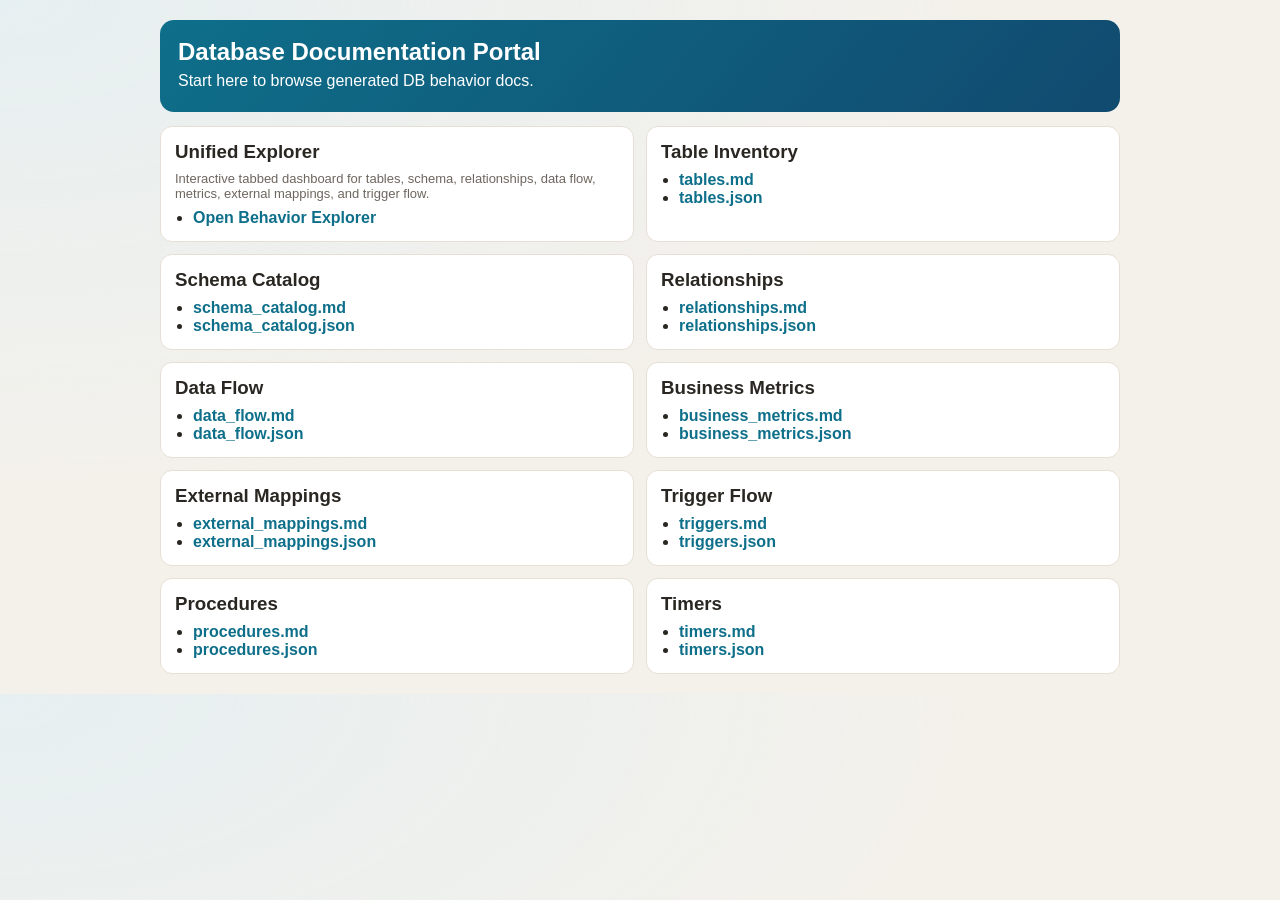
==== docs/index.html @ d30b3334 "document all procedures" ====
<!doctype html>
<html lang="en">
<head>
  <meta charset="utf-8">
  <meta name="viewport" content="width=device-width, initial-scale=1">
  <title>DB Docs Portal</title>
  <style>
    :root {
      --bg: #f4f1eb;
      --card: #ffffff;
      --ink: #2a2722;
      --muted: #6d665e;
      --line: #e7dfd4;
      --accent: #0e6f8a;
    }
    * { box-sizing: border-box; }
    body {
      margin: 0;
      font-family: "Segoe UI", Tahoma, sans-serif;
      color: var(--ink);
      background: radial-gradient(1000px 500px at 0% 0%, #d9edf780, transparent), var(--bg);
    }
    .wrap { max-width: 1000px; margin: 0 auto; padding: 20px; }
    .hero {
      background: linear-gradient(130deg, #0e6f8a, #114a6f);
      color: #fff;
      border-radius: 14px;
      padding: 18px;
    }
    h1 { margin: 0 0 6px; }
    p { margin: 4px 0; }
    .grid {
      margin-top: 14px;
      display: grid;
      grid-template-columns: repeat(2, minmax(0, 1fr));
      gap: 12px;
    }
    .card {
      background: var(--card);
      border: 1px solid var(--line);
      border-radius: 12px;
      padding: 14px;
    }
    .card h3 { margin: 0 0 8px; }
    a {
      color: var(--accent);
      text-decoration: none;
      font-weight: 600;
    }
    a:hover { text-decoration: underline; }
    .muted { color: var(--muted); font-size: 13px; }
    ul { margin: 8px 0 0; padding-left: 18px; }
    @media (max-width: 900px) {
      .grid { grid-template-columns: 1fr; }
    }
  </style>
</head>
<body>
  <div class="wrap">
    <section class="hero">
      <h1>Database Documentation Portal</h1>
      <p>Start here to browse generated DB behavior docs.</p>
    </section>

    <section class="grid">
      <article class="card">
        <h3>Unified Explorer</h3>
        <p class="muted">Interactive tabbed dashboard for tables, schema, relationships, data flow, metrics, external mappings, and trigger flow.</p>
        <ul>
          <li><a href="tables_dashboard.html">Open Behavior Explorer</a></li>
        </ul>
      </article>

      <article class="card">
        <h3>Table Inventory</h3>
        <ul>
          <li><a href="tables.md">tables.md</a></li>
          <li><a href="tables.json">tables.json</a></li>
        </ul>
      </article>

      <article class="card">
        <h3>Schema Catalog</h3>
        <ul>
          <li><a href="schema_catalog.md">schema_catalog.md</a></li>
          <li><a href="schema_catalog.json">schema_catalog.json</a></li>
        </ul>
      </article>

      <article class="card">
        <h3>Relationships</h3>
        <ul>
          <li><a href="relationships.md">relationships.md</a></li>
          <li><a href="relationships.json">relationships.json</a></li>
        </ul>
      </article>

      <article class="card">
        <h3>Data Flow</h3>
        <ul>
          <li><a href="data_flow.md">data_flow.md</a></li>
          <li><a href="data_flow.json">data_flow.json</a></li>
        </ul>
      </article>

      <article class="card">
        <h3>Business Metrics</h3>
        <ul>
          <li><a href="business_metrics.md">business_metrics.md</a></li>
          <li><a href="business_metrics.json">business_metrics.json</a></li>
        </ul>
      </article>

      <article class="card">
        <h3>External Mappings</h3>
        <ul>
          <li><a href="external_mappings.md">external_mappings.md</a></li>
          <li><a href="external_mappings.json">external_mappings.json</a></li>
        </ul>
      </article>

      <article class="card">
        <h3>Trigger Flow</h3>
        <ul>
          <li><a href="triggers.md">triggers.md</a></li>
          <li><a href="triggers.json">triggers.json</a></li>
        </ul>
      </article>

      <article class="card">
        <h3>Procedures</h3>
        <ul>
          <li><a href="procedures.md">procedures.md</a></li>
          <li><a href="procedures.json">procedures.json</a></li>
        </ul>
      </article>

      <article class="card">
        <h3>Timers</h3>
        <ul>
          <li><a href="timers.md">timers.md</a></li>
          <li><a href="timers.json">timers.json</a></li>
        </ul>
      </article>
    </section>
  </div>
</body>
</html>
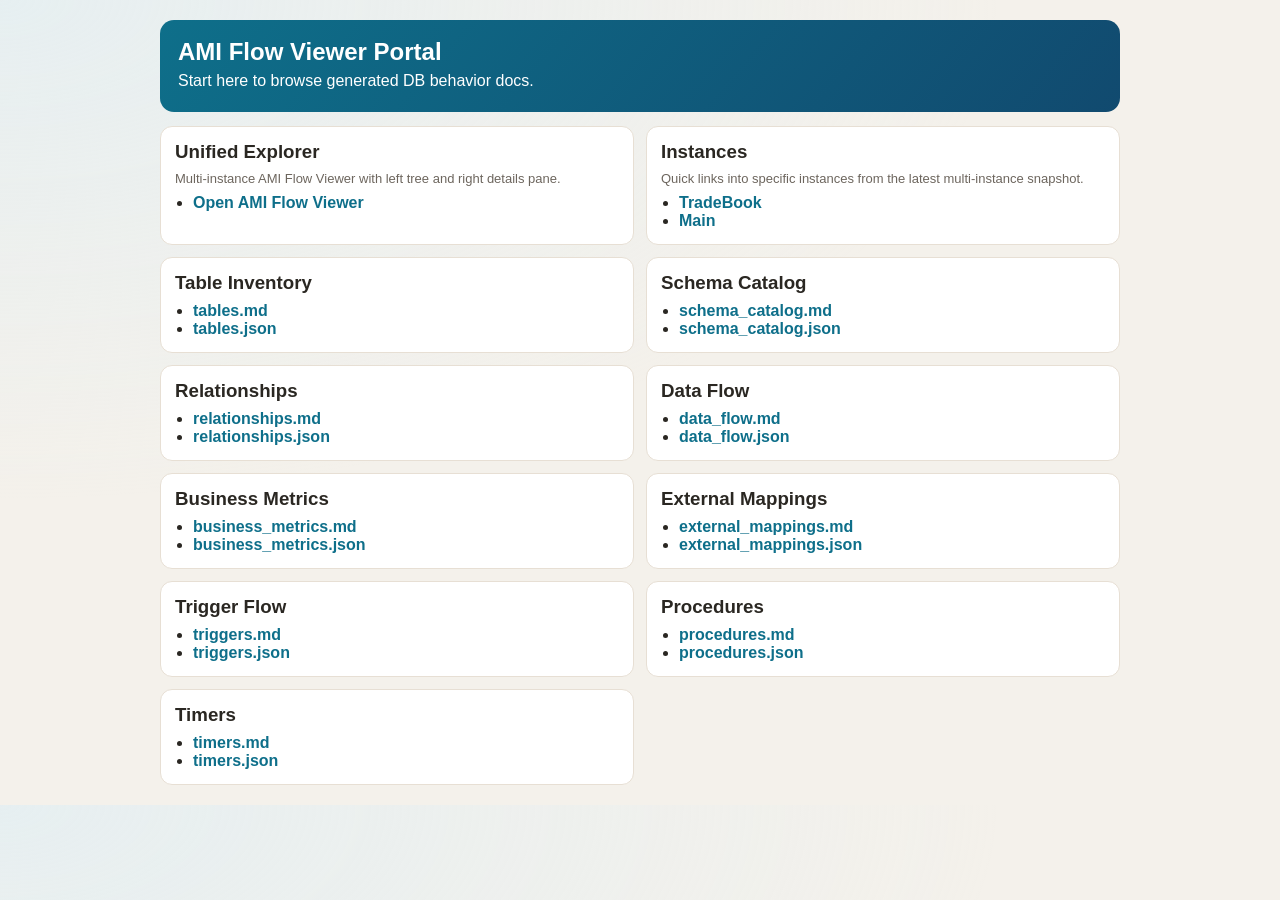
==== commit a7b5cfa0: "live uewer" ====
--- a/docs/index.html
+++ b/docs/index.html
@@ -3,7 +3,7 @@
 <head>
   <meta charset="utf-8">
   <meta name="viewport" content="width=device-width, initial-scale=1">
-  <title>DB Docs Portal</title>
+  <title>AMI Flow Viewer Portal</title>
   <style>
     :root {
       --bg: #f4f1eb;
@@ -58,16 +58,24 @@
 <body>
   <div class="wrap">
     <section class="hero">
-      <h1>Database Documentation Portal</h1>
+      <h1>AMI Flow Viewer Portal</h1>
       <p>Start here to browse generated DB behavior docs.</p>
     </section>
 
     <section class="grid">
       <article class="card">
         <h3>Unified Explorer</h3>
-        <p class="muted">Interactive tabbed dashboard for tables, schema, relationships, data flow, metrics, external mappings, and trigger flow.</p>
+        <p class="muted">Multi-instance AMI Flow Viewer with left tree and right details pane.</p>
         <ul>
-          <li><a href="tables_dashboard.html">Open Behavior Explorer</a></li>
+          <li><a href="ami_flow_viewer.html">Open AMI Flow Viewer</a></li>
+        </ul>
+      </article>
+
+      <article class="card">
+        <h3>Instances</h3>
+        <p class="muted">Quick links into specific instances from the latest multi-instance snapshot.</p>
+        <ul id="instanceLinks">
+          <li class="muted">Run multi-instance generation to populate this list.</li>
         </ul>
       </article>
 
@@ -144,5 +152,25 @@
       </article>
     </section>
   </div>
+  <script>
+    (async () => {
+      const list = document.getElementById('instanceLinks');
+      if (!list) return;
+      try {
+        const res = await fetch('ami_flow_viewer.json', { cache: 'no-store' });
+        if (!res.ok) return;
+        const payload = await res.json();
+        const instances = Array.isArray(payload.instances) ? payload.instances : [];
+        if (!instances.length) return;
+        list.innerHTML = instances.map((inst) => {
+          const name = String(inst.name || 'instance');
+          const href = 'ami_flow_viewer.html?instance=' + encodeURIComponent(name);
+          return '<li><a href="' + href + '">' + name + '</a></li>';
+        }).join('');
+      } catch (_) {
+        // Keep default text when snapshot file is unavailable.
+      }
+    })();
+  </script>
 </body>
 </html>
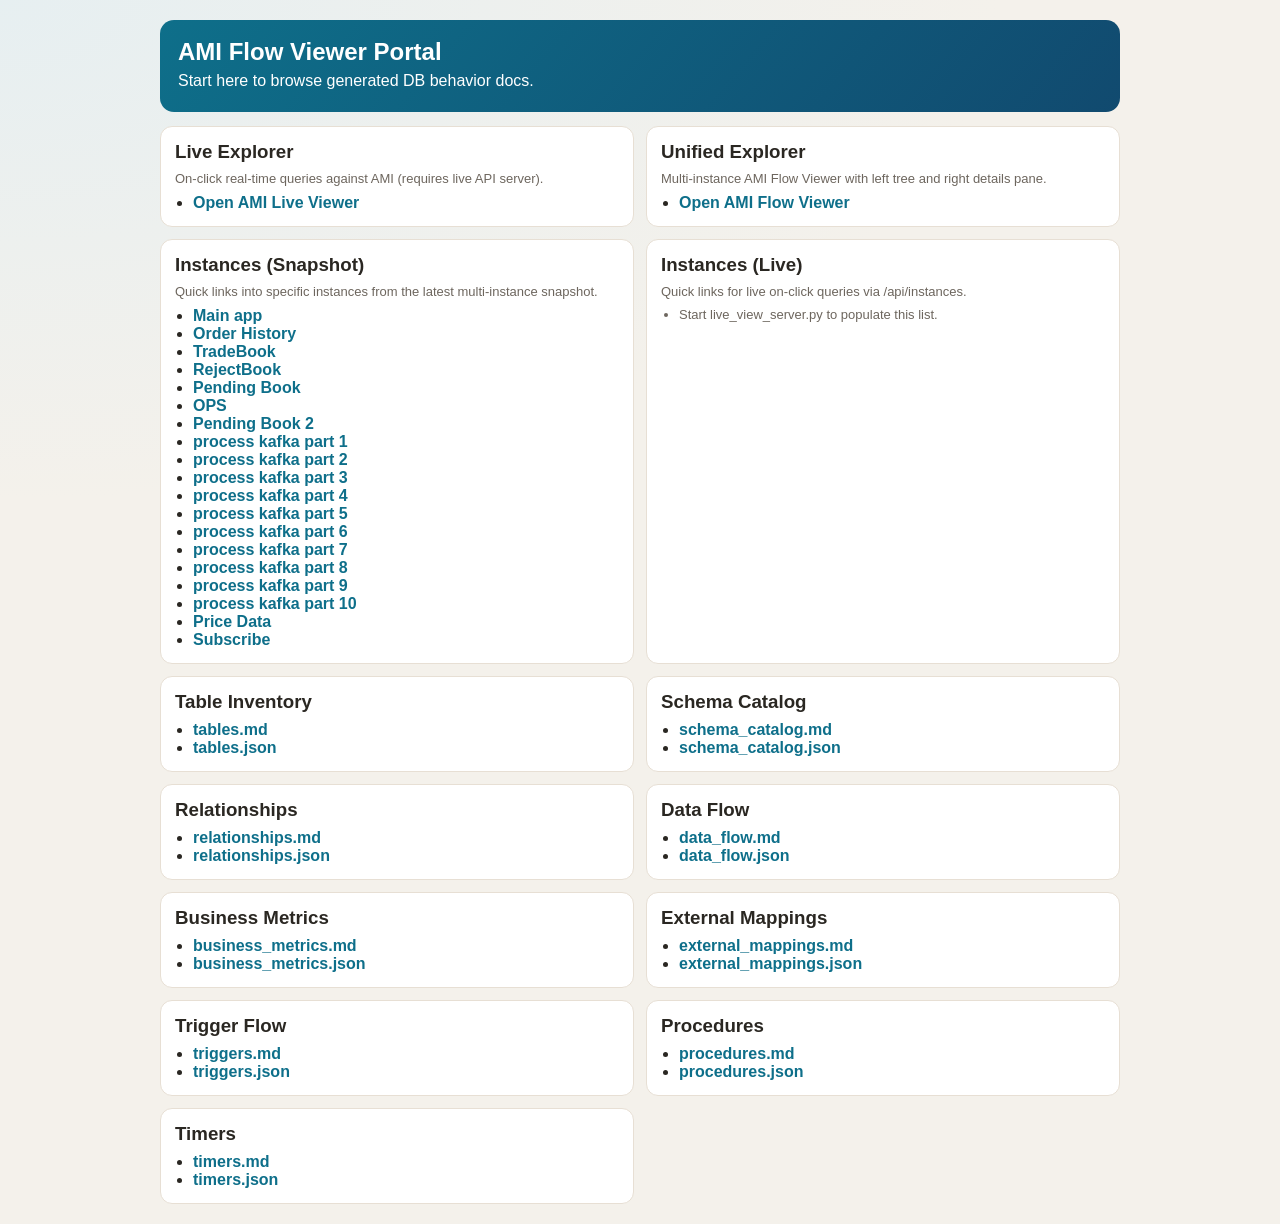
==== commit 4569fac3: "added actionable hyperlinks" ====
--- a/docs/index.html
+++ b/docs/index.html
@@ -64,6 +64,14 @@
 
     <section class="grid">
       <article class="card">
+        <h3>Live Explorer</h3>
+        <p class="muted">On-click real-time queries against AMI (requires live API server).</p>
+        <ul>
+          <li><a href="ami_flow_live.html">Open AMI Live Viewer</a></li>
+        </ul>
+      </article>
+
+      <article class="card">
         <h3>Unified Explorer</h3>
         <p class="muted">Multi-instance AMI Flow Viewer with left tree and right details pane.</p>
         <ul>
@@ -72,10 +80,18 @@
       </article>
 
       <article class="card">
-        <h3>Instances</h3>
+        <h3>Instances (Snapshot)</h3>
         <p class="muted">Quick links into specific instances from the latest multi-instance snapshot.</p>
         <ul id="instanceLinks">
           <li class="muted">Run multi-instance generation to populate this list.</li>
+        </ul>
+      </article>
+
+      <article class="card">
+        <h3>Instances (Live)</h3>
+        <p class="muted">Quick links for live on-click queries via /api/instances.</p>
+        <ul id="liveInstanceLinks">
+          <li class="muted">Start live_view_server.py to populate this list.</li>
         </ul>
       </article>
 
@@ -171,6 +187,25 @@
         // Keep default text when snapshot file is unavailable.
       }
     })();
+
+    (async () => {
+      const list = document.getElementById('liveInstanceLinks');
+      if (!list) return;
+      try {
+        const res = await fetch('/api/instances', { cache: 'no-store' });
+        if (!res.ok) return;
+        const payload = await res.json();
+        const instances = Array.isArray(payload.instances) ? payload.instances : [];
+        if (!instances.length) return;
+        list.innerHTML = instances.map((inst) => {
+          const name = String(inst.name || 'instance');
+          const href = 'ami_flow_live.html?instance=' + encodeURIComponent(name) + '&view=overview';
+          return '<li><a href="' + href + '">' + name + '</a></li>';
+        }).join('');
+      } catch (_) {
+        // Keep default text when API is unavailable.
+      }
+    })();
   </script>
 </body>
 </html>
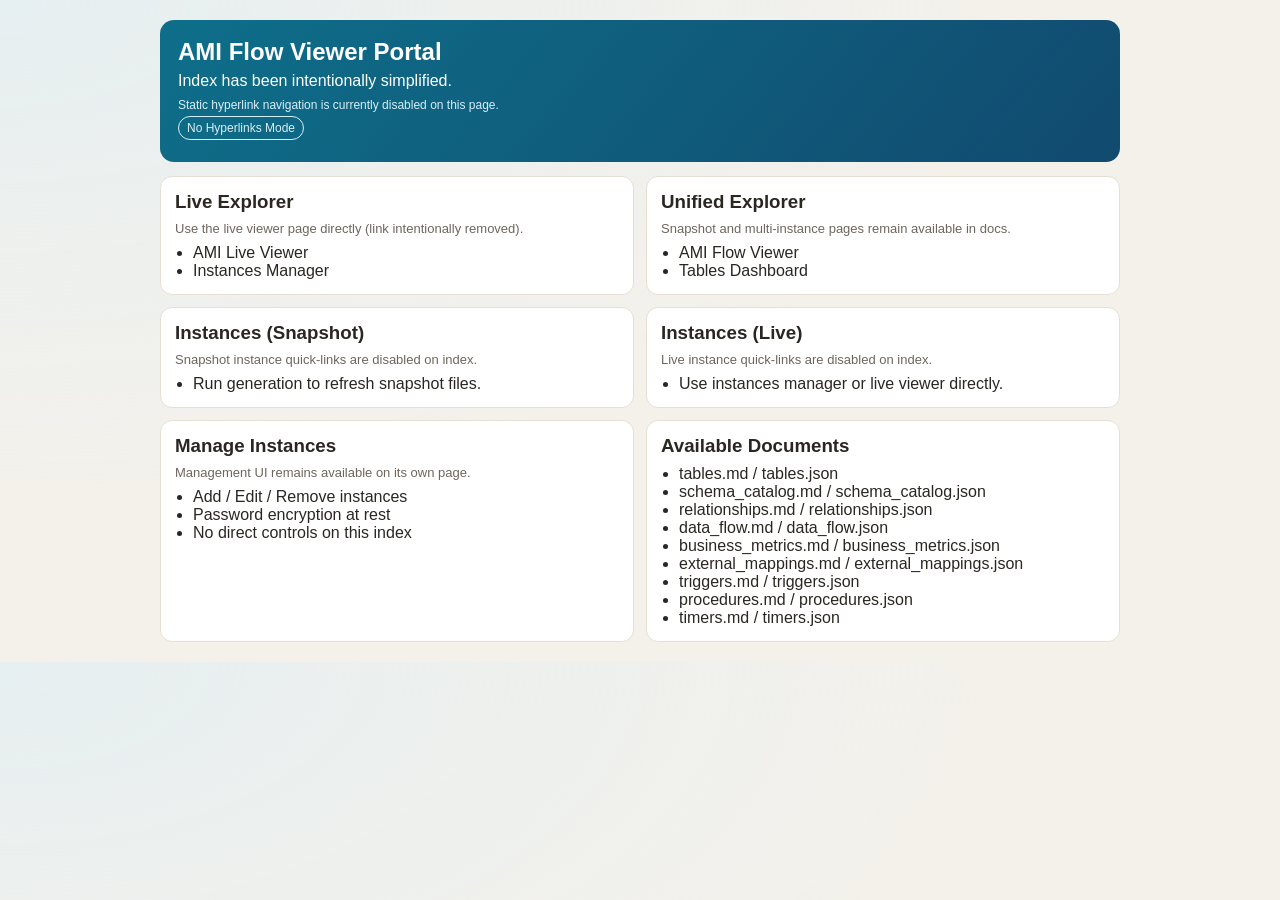
==== commit 06afe868: "add crate table" ====
--- a/docs/index.html
+++ b/docs/index.html
@@ -42,14 +42,17 @@
       padding: 14px;
     }
     .card h3 { margin: 0 0 8px; }
-    a {
-      color: var(--accent);
-      text-decoration: none;
-      font-weight: 600;
-    }
-    a:hover { text-decoration: underline; }
     .muted { color: var(--muted); font-size: 13px; }
     ul { margin: 8px 0 0; padding-left: 18px; }
+    .inline-note { margin-top: 8px; color: #d8eef7; font-size: 12px; }
+    .pill {
+      display: inline-block;
+      padding: 4px 8px;
+      border-radius: 999px;
+      border: 1px solid #d8eef7;
+      color: #d8eef7;
+      font-size: 12px;
+    }
     @media (max-width: 900px) {
       .grid { grid-template-columns: 1fr; }
     }
@@ -59,153 +62,71 @@
   <div class="wrap">
     <section class="hero">
       <h1>AMI Flow Viewer Portal</h1>
-      <p>Start here to browse generated DB behavior docs.</p>
+      <p>Index has been intentionally simplified.</p>
+      <p class="inline-note">Static hyperlink navigation is currently disabled on this page.</p>
+      <p><span class="pill">No Hyperlinks Mode</span></p>
     </section>
 
     <section class="grid">
       <article class="card">
         <h3>Live Explorer</h3>
-        <p class="muted">On-click real-time queries against AMI (requires live API server).</p>
+        <p class="muted">Use the live viewer page directly (link intentionally removed).</p>
         <ul>
-          <li><a href="ami_flow_live.html">Open AMI Live Viewer</a></li>
+          <li>AMI Live Viewer</li>
+          <li>Instances Manager</li>
         </ul>
       </article>
 
       <article class="card">
         <h3>Unified Explorer</h3>
-        <p class="muted">Multi-instance AMI Flow Viewer with left tree and right details pane.</p>
+        <p class="muted">Snapshot and multi-instance pages remain available in docs.</p>
         <ul>
-          <li><a href="ami_flow_viewer.html">Open AMI Flow Viewer</a></li>
+          <li>AMI Flow Viewer</li>
+          <li>Tables Dashboard</li>
         </ul>
       </article>
 
       <article class="card">
         <h3>Instances (Snapshot)</h3>
-        <p class="muted">Quick links into specific instances from the latest multi-instance snapshot.</p>
-        <ul id="instanceLinks">
-          <li class="muted">Run multi-instance generation to populate this list.</li>
+        <p class="muted">Snapshot instance quick-links are disabled on index.</p>
+        <ul>
+          <li>Run generation to refresh snapshot files.</li>
         </ul>
       </article>
 
       <article class="card">
         <h3>Instances (Live)</h3>
-        <p class="muted">Quick links for live on-click queries via /api/instances.</p>
-        <ul id="liveInstanceLinks">
-          <li class="muted">Start live_view_server.py to populate this list.</li>
+        <p class="muted">Live instance quick-links are disabled on index.</p>
+        <ul>
+          <li>Use instances manager or live viewer directly.</li>
         </ul>
       </article>
 
       <article class="card">
-        <h3>Table Inventory</h3>
+        <h3>Manage Instances</h3>
+        <p class="muted">Management UI remains available on its own page.</p>
         <ul>
-          <li><a href="tables.md">tables.md</a></li>
-          <li><a href="tables.json">tables.json</a></li>
+          <li>Add / Edit / Remove instances</li>
+          <li>Password encryption at rest</li>
+          <li>No direct controls on this index</li>
         </ul>
       </article>
 
       <article class="card">
-        <h3>Schema Catalog</h3>
+        <h3>Available Documents</h3>
         <ul>
-          <li><a href="schema_catalog.md">schema_catalog.md</a></li>
-          <li><a href="schema_catalog.json">schema_catalog.json</a></li>
-        </ul>
-      </article>
-
-      <article class="card">
-        <h3>Relationships</h3>
-        <ul>
-          <li><a href="relationships.md">relationships.md</a></li>
-          <li><a href="relationships.json">relationships.json</a></li>
-        </ul>
-      </article>
-
-      <article class="card">
-        <h3>Data Flow</h3>
-        <ul>
-          <li><a href="data_flow.md">data_flow.md</a></li>
-          <li><a href="data_flow.json">data_flow.json</a></li>
-        </ul>
-      </article>
-
-      <article class="card">
-        <h3>Business Metrics</h3>
-        <ul>
-          <li><a href="business_metrics.md">business_metrics.md</a></li>
-          <li><a href="business_metrics.json">business_metrics.json</a></li>
-        </ul>
-      </article>
-
-      <article class="card">
-        <h3>External Mappings</h3>
-        <ul>
-          <li><a href="external_mappings.md">external_mappings.md</a></li>
-          <li><a href="external_mappings.json">external_mappings.json</a></li>
-        </ul>
-      </article>
-
-      <article class="card">
-        <h3>Trigger Flow</h3>
-        <ul>
-          <li><a href="triggers.md">triggers.md</a></li>
-          <li><a href="triggers.json">triggers.json</a></li>
-        </ul>
-      </article>
-
-      <article class="card">
-        <h3>Procedures</h3>
-        <ul>
-          <li><a href="procedures.md">procedures.md</a></li>
-          <li><a href="procedures.json">procedures.json</a></li>
-        </ul>
-      </article>
-
-      <article class="card">
-        <h3>Timers</h3>
-        <ul>
-          <li><a href="timers.md">timers.md</a></li>
-          <li><a href="timers.json">timers.json</a></li>
+          <li>tables.md / tables.json</li>
+          <li>schema_catalog.md / schema_catalog.json</li>
+          <li>relationships.md / relationships.json</li>
+          <li>data_flow.md / data_flow.json</li>
+          <li>business_metrics.md / business_metrics.json</li>
+          <li>external_mappings.md / external_mappings.json</li>
+          <li>triggers.md / triggers.json</li>
+          <li>procedures.md / procedures.json</li>
+          <li>timers.md / timers.json</li>
         </ul>
       </article>
     </section>
   </div>
-  <script>
-    (async () => {
-      const list = document.getElementById('instanceLinks');
-      if (!list) return;
-      try {
-        const res = await fetch('ami_flow_viewer.json', { cache: 'no-store' });
-        if (!res.ok) return;
-        const payload = await res.json();
-        const instances = Array.isArray(payload.instances) ? payload.instances : [];
-        if (!instances.length) return;
-        list.innerHTML = instances.map((inst) => {
-          const name = String(inst.name || 'instance');
-          const href = 'ami_flow_viewer.html?instance=' + encodeURIComponent(name);
-          return '<li><a href="' + href + '">' + name + '</a></li>';
-        }).join('');
-      } catch (_) {
-        // Keep default text when snapshot file is unavailable.
-      }
-    })();
-
-    (async () => {
-      const list = document.getElementById('liveInstanceLinks');
-      if (!list) return;
-      try {
-        const res = await fetch('/api/instances', { cache: 'no-store' });
-        if (!res.ok) return;
-        const payload = await res.json();
-        const instances = Array.isArray(payload.instances) ? payload.instances : [];
-        if (!instances.length) return;
-        list.innerHTML = instances.map((inst) => {
-          const name = String(inst.name || 'instance');
-          const href = 'ami_flow_live.html?instance=' + encodeURIComponent(name) + '&view=overview';
-          return '<li><a href="' + href + '">' + name + '</a></li>';
-        }).join('');
-      } catch (_) {
-        // Keep default text when API is unavailable.
-      }
-    })();
-  </script>
 </body>
 </html>
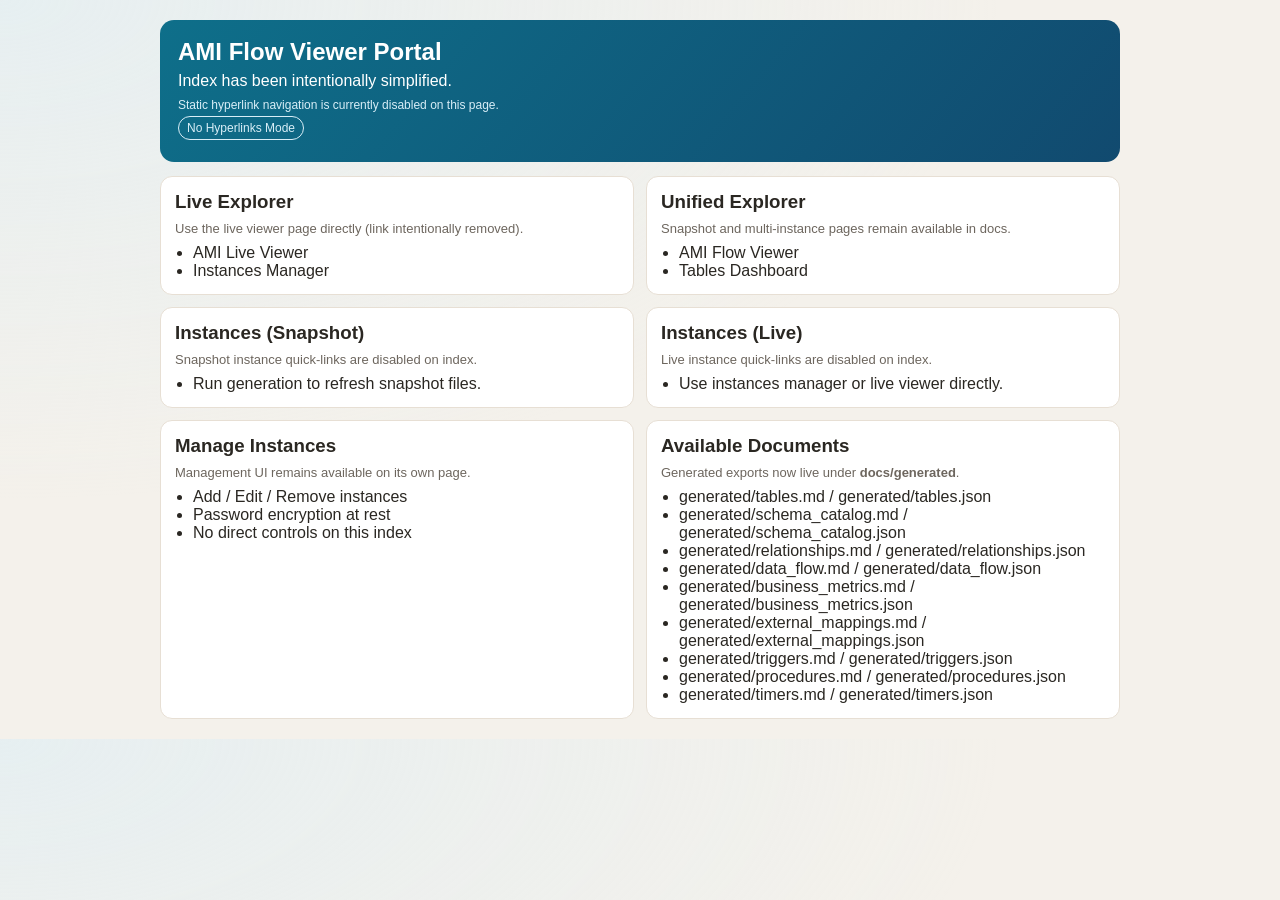
==== commit eedad5c4: "optimise paths" ====
--- a/docs/index.html
+++ b/docs/index.html
@@ -114,16 +114,17 @@
 
       <article class="card">
         <h3>Available Documents</h3>
+        <p class="muted">Generated exports now live under <strong>docs/generated</strong>.</p>
         <ul>
-          <li>tables.md / tables.json</li>
-          <li>schema_catalog.md / schema_catalog.json</li>
-          <li>relationships.md / relationships.json</li>
-          <li>data_flow.md / data_flow.json</li>
-          <li>business_metrics.md / business_metrics.json</li>
-          <li>external_mappings.md / external_mappings.json</li>
-          <li>triggers.md / triggers.json</li>
-          <li>procedures.md / procedures.json</li>
-          <li>timers.md / timers.json</li>
+          <li>generated/tables.md / generated/tables.json</li>
+          <li>generated/schema_catalog.md / generated/schema_catalog.json</li>
+          <li>generated/relationships.md / generated/relationships.json</li>
+          <li>generated/data_flow.md / generated/data_flow.json</li>
+          <li>generated/business_metrics.md / generated/business_metrics.json</li>
+          <li>generated/external_mappings.md / generated/external_mappings.json</li>
+          <li>generated/triggers.md / generated/triggers.json</li>
+          <li>generated/procedures.md / generated/procedures.json</li>
+          <li>generated/timers.md / generated/timers.json</li>
         </ul>
       </article>
     </section>
